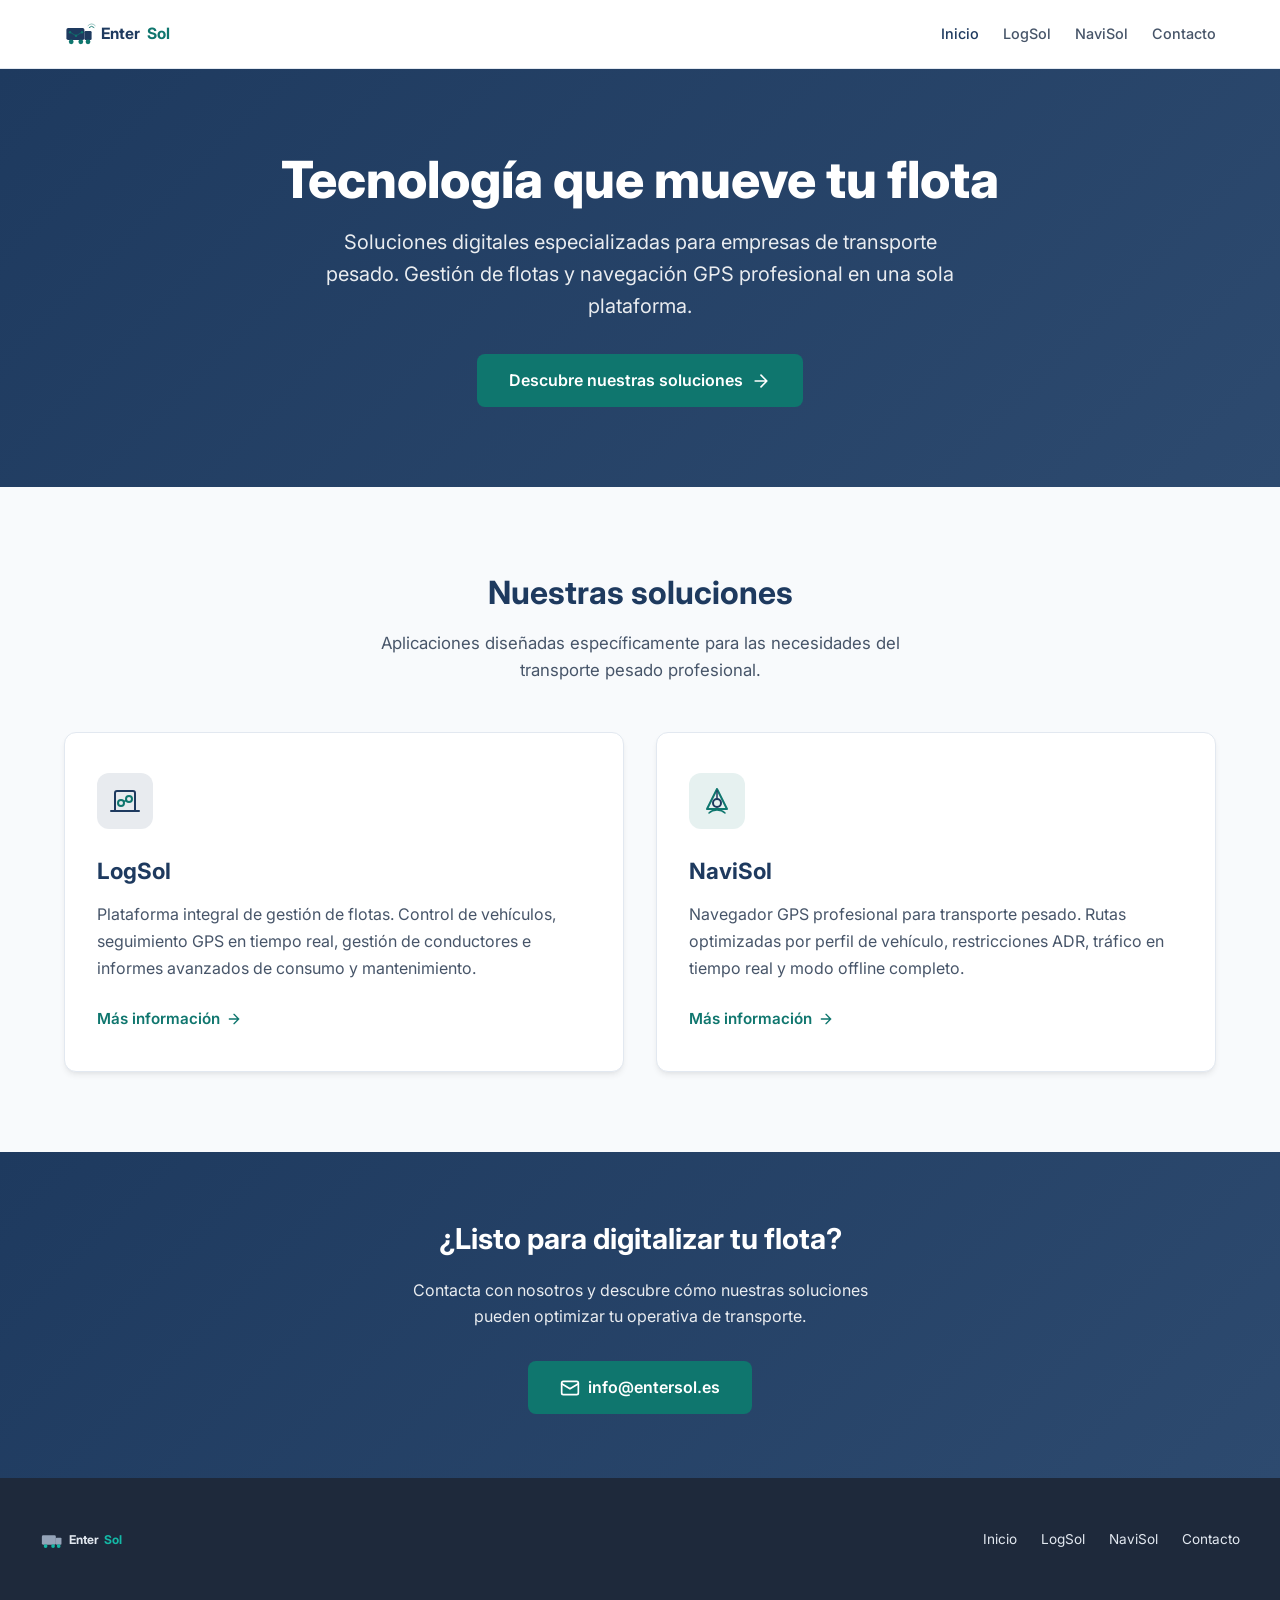
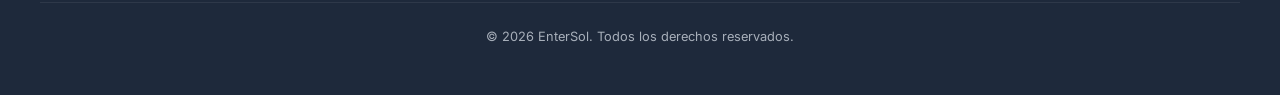
==== index.html @ 8cbe3b95 "feat: crear web corporativa EnterSol - Página principal (index.html) con hero, productos y contacto " ====
<!DOCTYPE html>
<html lang="es">
<head>
  <meta charset="UTF-8">
  <meta name="viewport" content="width=device-width, initial-scale=1.0">
  <meta name="description" content="EnterSol - Soluciones tecnológicas para el transporte pesado. Apps profesionales de gestión de flotas y navegación GPS.">
  <title>EnterSol | Soluciones de Apps para Transporte Pesado</title>
  <link rel="icon" type="image/svg+xml" href="logo-entersol-square.svg">
  <link rel="preconnect" href="https://fonts.googleapis.com">
  <link rel="preconnect" href="https://fonts.gstatic.com" crossorigin>
  <link href="https://fonts.googleapis.com/css2?family=Inter:wght@400;500;600;700;800&display=swap" rel="stylesheet">
  <link rel="stylesheet" href="styles.css">
</head>
<body>

  <!-- Header -->
  <header class="header">
    <div class="header__inner">
      <a href="index.html" class="header__logo">
        <svg viewBox="0 0 280 60" fill="none" xmlns="http://www.w3.org/2000/svg">
          <g transform="translate(0, 5)">
            <rect x="4" y="15" width="30" height="20" rx="3" fill="#1e3a5f"/>
            <rect x="34" y="20" width="12" height="15" rx="2" fill="#1e3a5f"/>
            <circle cx="12" cy="38" r="4" fill="#0f766e"/>
            <circle cx="28" cy="38" r="4" fill="#0f766e"/>
            <circle cx="40" cy="38" r="4" fill="#0f766e"/>
            <circle cx="10" cy="22" r="2" fill="#0f766e"/>
            <circle cx="20" cy="28" r="2" fill="#0f766e"/>
            <circle cx="30" cy="22" r="2" fill="#0f766e"/>
            <line x1="10" y1="22" x2="20" y2="28" stroke="#0f766e" stroke-width="1.2"/>
            <line x1="20" y1="28" x2="30" y2="22" stroke="#0f766e" stroke-width="1.2"/>
            <path d="M42 14 Q46 10 50 14" stroke="#0f766e" stroke-width="1.5" fill="none" stroke-linecap="round"/>
            <path d="M40 11 Q46 5 52 11" stroke="#0f766e" stroke-width="1.2" fill="none" stroke-linecap="round" opacity="0.6"/>
          </g>
          <text x="62" y="38" font-family="Inter, Arial, sans-serif" font-size="26" font-weight="700" fill="#1e3a5f">Enter</text>
          <text x="138" y="38" font-family="Inter, Arial, sans-serif" font-size="26" font-weight="700" fill="#0f766e">Sol</text>
        </svg>
      </a>
      <button class="nav__toggle" aria-label="Menú" onclick="document.querySelector('.nav').classList.toggle('nav--open')">
        <svg width="24" height="24" viewBox="0 0 24 24" fill="none" stroke="#1e3a5f" stroke-width="2" stroke-linecap="round">
          <line x1="3" y1="6" x2="21" y2="6"/><line x1="3" y1="12" x2="21" y2="12"/><line x1="3" y1="18" x2="21" y2="18"/>
        </svg>
      </button>
      <nav class="nav">
        <a href="index.html" class="nav__link nav__link--active">Inicio</a>
        <a href="logsol.html" class="nav__link">LogSol</a>
        <a href="navisol.html" class="nav__link">NaviSol</a>
        <a href="#contacto" class="nav__link">Contacto</a>
      </nav>
    </div>
  </header>

  <!-- Hero -->
  <section class="hero">
    <h1 class="hero__title">Tecnología que mueve tu flota</h1>
    <p class="hero__subtitle">Soluciones digitales especializadas para empresas de transporte pesado. Gestión de flotas y navegación GPS profesional en una sola plataforma.</p>
    <a href="#productos" class="hero__cta">
      Descubre nuestras soluciones
      <svg width="20" height="20" viewBox="0 0 24 24" fill="none" stroke="currentColor" stroke-width="2" stroke-linecap="round" stroke-linejoin="round"><path d="M5 12h14M12 5l7 7-7 7"/></svg>
    </a>
  </section>

  <!-- Productos -->
  <section class="section" id="productos">
    <div class="section__header">
      <h2 class="section__title">Nuestras soluciones</h2>
      <p class="section__desc">Aplicaciones diseñadas específicamente para las necesidades del transporte pesado profesional.</p>
    </div>
    <div class="products">
      <!-- LogSol -->
      <article class="product-card">
        <div class="product-card__icon">
          <svg viewBox="0 0 56 56" fill="none" xmlns="http://www.w3.org/2000/svg">
            <rect width="56" height="56" rx="12" fill="#1e3a5f" opacity="0.1"/>
            <path d="M18 38V20a2 2 0 012-2h16a2 2 0 012 2v18" stroke="#1e3a5f" stroke-width="2" stroke-linecap="round"/>
            <path d="M14 38h28" stroke="#1e3a5f" stroke-width="2" stroke-linecap="round"/>
            <circle cx="24" cy="30" r="3" stroke="#0f766e" stroke-width="2"/>
            <circle cx="32" cy="26" r="3" stroke="#0f766e" stroke-width="2"/>
            <line x1="26.5" y1="28.5" x2="29.5" y2="27.5" stroke="#0f766e" stroke-width="1.5"/>
          </svg>
        </div>
        <h3 class="product-card__name">LogSol</h3>
        <p class="product-card__desc">Plataforma integral de gestión de flotas. Control de vehículos, seguimiento GPS en tiempo real, gestión de conductores e informes avanzados de consumo y mantenimiento.</p>
        <a href="logsol.html" class="product-card__link">
          Más información
          <svg width="16" height="16" viewBox="0 0 24 24" fill="none" stroke="currentColor" stroke-width="2" stroke-linecap="round"><path d="M5 12h14M12 5l7 7-7 7"/></svg>
        </a>
      </article>
      <!-- NaviSol -->
      <article class="product-card">
        <div class="product-card__icon">
          <svg viewBox="0 0 56 56" fill="none" xmlns="http://www.w3.org/2000/svg">
            <rect width="56" height="56" rx="12" fill="#0f766e" opacity="0.1"/>
            <path d="M28 16l-10 20h20L28 16z" stroke="#0f766e" stroke-width="2" stroke-linejoin="round" fill="none"/>
            <circle cx="28" cy="30" r="4" stroke="#1e3a5f" stroke-width="2"/>
            <path d="M28 18v8" stroke="#1e3a5f" stroke-width="1.5" stroke-linecap="round"/>
            <path d="M20 40c2-2 5-3 8-3s6 1 8 3" stroke="#0f766e" stroke-width="1.5" stroke-linecap="round" fill="none"/>
          </svg>
        </div>
        <h3 class="product-card__name">NaviSol</h3>
        <p class="product-card__desc">Navegador GPS profesional para transporte pesado. Rutas optimizadas por perfil de vehículo, restricciones ADR, tráfico en tiempo real y modo offline completo.</p>
        <a href="navisol.html" class="product-card__link">
          Más información
          <svg width="16" height="16" viewBox="0 0 24 24" fill="none" stroke="currentColor" stroke-width="2" stroke-linecap="round"><path d="M5 12h14M12 5l7 7-7 7"/></svg>
        </a>
      </article>
    </div>
  </section>

  <!-- Contacto -->
  <section class="cta-section" id="contacto">
    <h2 class="cta-section__title">¿Listo para digitalizar tu flota?</h2>
    <p class="cta-section__desc">Contacta con nosotros y descubre cómo nuestras soluciones pueden optimizar tu operativa de transporte.</p>
    <a href="mailto:info@entersol.es" class="btn btn--accent">
      <svg width="20" height="20" viewBox="0 0 24 24" fill="none" stroke="currentColor" stroke-width="2" stroke-linecap="round" stroke-linejoin="round"><rect x="2" y="4" width="20" height="16" rx="2"/><path d="M22 7l-10 6L2 7"/></svg>
      info@entersol.es
    </a>
  </section>

  <!-- Footer -->
  <footer class="footer">
    <div class="footer__inner">
      <div class="footer__logo">
        <svg viewBox="0 0 280 60" fill="none" xmlns="http://www.w3.org/2000/svg">
          <g transform="translate(0, 5)">
            <rect x="4" y="15" width="30" height="20" rx="3" fill="#94a3b8"/>
            <rect x="34" y="20" width="12" height="15" rx="2" fill="#94a3b8"/>
            <circle cx="12" cy="38" r="4" fill="#14b8a6"/>
            <circle cx="28" cy="38" r="4" fill="#14b8a6"/>
            <circle cx="40" cy="38" r="4" fill="#14b8a6"/>
          </g>
          <text x="62" y="38" font-family="Inter, Arial, sans-serif" font-size="26" font-weight="700" fill="#e2e8f0">Enter</text>
          <text x="138" y="38" font-family="Inter, Arial, sans-serif" font-size="26" font-weight="700" fill="#14b8a6">Sol</text>
        </svg>
      </div>
      <div class="footer__links">
        <a href="index.html">Inicio</a>
        <a href="logsol.html">LogSol</a>
        <a href="navisol.html">NaviSol</a>
        <a href="mailto:info@entersol.es">Contacto</a>
      </div>
      <p class="footer__copy">&copy; 2026 EnterSol. Todos los derechos reservados.</p>
    </div>
  </footer>

</body>
</html>
---- styles.css ----
/* === EnterSol Corporate Website === */
/* Reset & Base */
*, *::before, *::after {
  box-sizing: border-box;
  margin: 0;
  padding: 0;
}

:root {
  --color-primary: #1e3a5f;
  --color-accent: #0f766e;
  --color-accent-light: #14b8a6;
  --color-bg: #f8fafc;
  --color-white: #ffffff;
  --color-gray-100: #f1f5f9;
  --color-gray-200: #e2e8f0;
  --color-gray-600: #475569;
  --color-gray-800: #1e293b;
  --font-body: 'Inter', -apple-system, BlinkMacSystemFont, 'Segoe UI', sans-serif;
  --max-width: 1200px;
  --radius: 12px;
  --shadow: 0 4px 6px -1px rgb(0 0 0 / 0.07), 0 2px 4px -2px rgb(0 0 0 / 0.05);
  --shadow-lg: 0 10px 15px -3px rgb(0 0 0 / 0.08), 0 4px 6px -4px rgb(0 0 0 / 0.05);
}

html {
  scroll-behavior: smooth;
}

body {
  font-family: var(--font-body);
  color: var(--color-gray-800);
  background: var(--color-bg);
  line-height: 1.6;
  -webkit-font-smoothing: antialiased;
}

a {
  color: inherit;
  text-decoration: none;
}

img, svg {
  display: block;
  max-width: 100%;
}

/* === Header / Nav === */
.header {
  background: var(--color-white);
  border-bottom: 1px solid var(--color-gray-200);
  position: sticky;
  top: 0;
  z-index: 100;
}

.header__inner {
  max-width: var(--max-width);
  margin: 0 auto;
  padding: 1rem 1.5rem;
  display: flex;
  align-items: center;
  justify-content: space-between;
}

.header__logo svg {
  height: 36px;
  width: auto;
}

.nav {
  display: flex;
  gap: 1.5rem;
  align-items: center;
}

.nav__link {
  font-size: 0.9rem;
  font-weight: 500;
  color: var(--color-gray-600);
  transition: color 0.2s;
  padding: 0.4rem 0;
}

.nav__link:hover,
.nav__link--active {
  color: var(--color-primary);
}

.nav__toggle {
  display: none;
  background: none;
  border: none;
  cursor: pointer;
  padding: 0.5rem;
}

/* === Hero === */
.hero {
  background: linear-gradient(135deg, var(--color-primary) 0%, #2d4a6f 100%);
  color: var(--color-white);
  padding: 5rem 1.5rem;
  text-align: center;
}

.hero__title {
  font-size: clamp(2rem, 5vw, 3.2rem);
  font-weight: 800;
  margin-bottom: 1rem;
  line-height: 1.2;
}

.hero__subtitle {
  font-size: clamp(1rem, 2.5vw, 1.25rem);
  opacity: 0.9;
  max-width: 650px;
  margin: 0 auto 2rem;
  font-weight: 400;
}

.hero__cta {
  display: inline-flex;
  align-items: center;
  gap: 0.5rem;
  background: var(--color-accent);
  color: var(--color-white);
  padding: 0.85rem 2rem;
  border-radius: 8px;
  font-weight: 600;
  font-size: 1rem;
  transition: background 0.2s, transform 0.2s;
}

.hero__cta:hover {
  background: var(--color-accent-light);
  transform: translateY(-1px);
}

/* === Sections === */
.section {
  padding: 5rem 1.5rem;
  max-width: var(--max-width);
  margin: 0 auto;
}

.section--alt {
  background: var(--color-white);
  max-width: 100%;
  padding-left: 1.5rem;
  padding-right: 1.5rem;
}

.section--alt .section__inner {
  max-width: var(--max-width);
  margin: 0 auto;
}

.section__header {
  text-align: center;
  margin-bottom: 3rem;
}

.section__title {
  font-size: 2rem;
  font-weight: 700;
  color: var(--color-primary);
  margin-bottom: 0.75rem;
}

.section__desc {
  color: var(--color-gray-600);
  max-width: 600px;
  margin: 0 auto;
  font-size: 1.05rem;
}

/* === Product Cards === */
.products {
  display: grid;
  grid-template-columns: repeat(auto-fit, minmax(300px, 1fr));
  gap: 2rem;
}

.product-card {
  background: var(--color-white);
  border-radius: var(--radius);
  padding: 2.5rem 2rem;
  box-shadow: var(--shadow);
  transition: box-shadow 0.3s, transform 0.3s;
  display: flex;
  flex-direction: column;
  border: 1px solid var(--color-gray-200);
}

.product-card:hover {
  box-shadow: var(--shadow-lg);
  transform: translateY(-4px);
}

.product-card__icon {
  width: 56px;
  height: 56px;
  margin-bottom: 1.5rem;
}

.product-card__name {
  font-size: 1.4rem;
  font-weight: 700;
  color: var(--color-primary);
  margin-bottom: 0.75rem;
}

.product-card__desc {
  color: var(--color-gray-600);
  flex: 1;
  margin-bottom: 1.5rem;
  line-height: 1.7;
}

.product-card__link {
  display: inline-flex;
  align-items: center;
  gap: 0.4rem;
  color: var(--color-accent);
  font-weight: 600;
  font-size: 0.95rem;
  transition: gap 0.2s;
}

.product-card__link:hover {
  gap: 0.7rem;
}

/* === Feature List (subpages) === */
.features {
  display: grid;
  grid-template-columns: repeat(auto-fit, minmax(260px, 1fr));
  gap: 1.5rem;
  margin-top: 2rem;
}

.feature {
  display: flex;
  gap: 1rem;
  align-items: flex-start;
  padding: 1.5rem;
  background: var(--color-white);
  border-radius: var(--radius);
  border: 1px solid var(--color-gray-200);
}

.feature__icon {
  flex-shrink: 0;
  width: 40px;
  height: 40px;
  background: linear-gradient(135deg, var(--color-primary), var(--color-accent));
  border-radius: 10px;
  display: flex;
  align-items: center;
  justify-content: center;
}

.feature__icon svg {
  width: 20px;
  height: 20px;
  stroke: white;
  fill: none;
  stroke-width: 2;
  stroke-linecap: round;
  stroke-linejoin: round;
}

.feature__text h3 {
  font-size: 1rem;
  font-weight: 600;
  color: var(--color-primary);
  margin-bottom: 0.3rem;
}

.feature__text p {
  font-size: 0.9rem;
  color: var(--color-gray-600);
  line-height: 1.5;
}

/* === CTA Section === */
.cta-section {
  text-align: center;
  padding: 4rem 1.5rem;
  background: linear-gradient(135deg, var(--color-primary) 0%, #2d4a6f 100%);
  color: var(--color-white);
}

.cta-section__title {
  font-size: 1.8rem;
  font-weight: 700;
  margin-bottom: 1rem;
}

.cta-section__desc {
  opacity: 0.9;
  margin-bottom: 2rem;
  max-width: 500px;
  margin-left: auto;
  margin-right: auto;
}

.btn {
  display: inline-flex;
  align-items: center;
  gap: 0.5rem;
  padding: 0.85rem 2rem;
  border-radius: 8px;
  font-weight: 600;
  font-size: 1rem;
  transition: background 0.2s, transform 0.2s;
  border: none;
  cursor: pointer;
}

.btn--accent {
  background: var(--color-accent);
  color: var(--color-white);
}

.btn--accent:hover {
  background: var(--color-accent-light);
  transform: translateY(-1px);
}

.btn--outline {
  background: transparent;
  color: var(--color-white);
  border: 2px solid rgba(255,255,255,0.5);
}

.btn--outline:hover {
  border-color: var(--color-white);
  background: rgba(255,255,255,0.1);
}

/* === Footer === */
.footer {
  background: var(--color-gray-800);
  color: var(--color-gray-200);
  padding: 3rem 1.5rem;
}

.footer__inner {
  max-width: var(--max-width);
  margin: 0 auto;
  display: flex;
  flex-wrap: wrap;
  justify-content: space-between;
  align-items: center;
  gap: 1.5rem;
}

.footer__logo svg {
  height: 28px;
  width: auto;
}

.footer__links {
  display: flex;
  gap: 1.5rem;
}

.footer__links a {
  font-size: 0.85rem;
  color: var(--color-gray-200);
  transition: color 0.2s;
}

.footer__links a:hover {
  color: var(--color-white);
}

.footer__copy {
  width: 100%;
  text-align: center;
  font-size: 0.8rem;
  opacity: 0.7;
  margin-top: 1.5rem;
  padding-top: 1.5rem;
  border-top: 1px solid rgba(255,255,255,0.1);
}

/* === Page Header (subpages) === */
.page-hero {
  background: linear-gradient(135deg, var(--color-primary) 0%, #2d4a6f 100%);
  color: var(--color-white);
  padding: 4rem 1.5rem;
  text-align: center;
}

.page-hero__badge {
  display: inline-block;
  background: rgba(255,255,255,0.15);
  padding: 0.4rem 1rem;
  border-radius: 20px;
  font-size: 0.8rem;
  font-weight: 500;
  margin-bottom: 1rem;
  text-transform: uppercase;
  letter-spacing: 0.5px;
}

.page-hero__title {
  font-size: clamp(1.8rem, 4vw, 2.8rem);
  font-weight: 800;
  margin-bottom: 1rem;
}

.page-hero__desc {
  font-size: 1.1rem;
  opacity: 0.9;
  max-width: 600px;
  margin: 0 auto;
}

/* === Responsive === */
@media (max-width: 768px) {
  .nav {
    display: none;
    position: absolute;
    top: 100%;
    left: 0;
    right: 0;
    background: var(--color-white);
    flex-direction: column;
    padding: 1rem 1.5rem;
    border-bottom: 1px solid var(--color-gray-200);
    box-shadow: var(--shadow);
  }

  .nav--open {
    display: flex;
  }

  .nav__toggle {
    display: block;
  }

  .hero {
    padding: 3.5rem 1.5rem;
  }

  .products {
    grid-template-columns: 1fr;
  }

  .features {
    grid-template-columns: 1fr;
  }

  .footer__inner {
    flex-direction: column;
    text-align: center;
  }
}
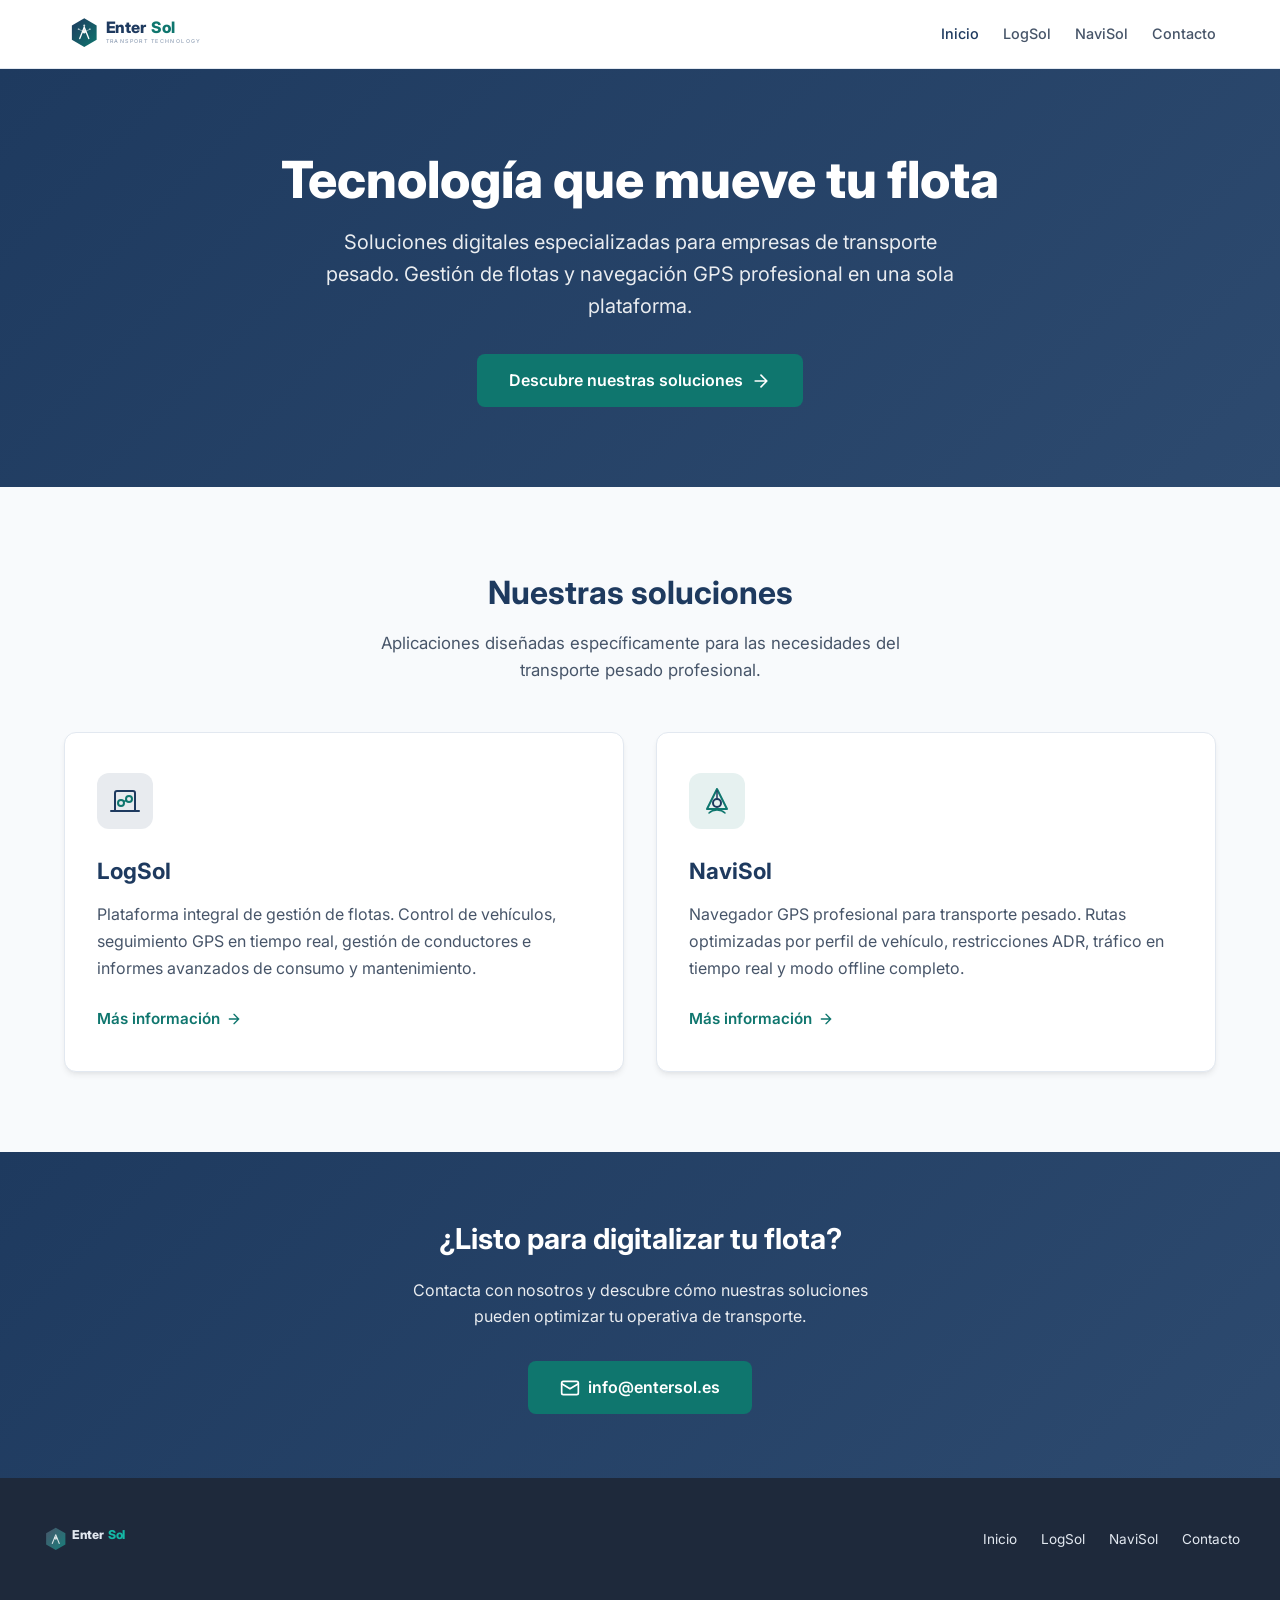
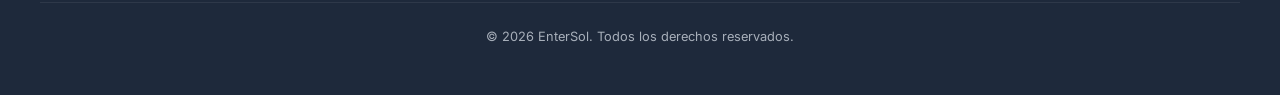
==== commit 5284a9d1: "style: rediseñar logo EnterSol - escudo hexagonal con gradiente, ruta y nodos digitales Co-authored-" ====
--- a/index.html
+++ b/index.html
@@ -17,23 +17,22 @@
   <header class="header">
     <div class="header__inner">
       <a href="index.html" class="header__logo">
-        <svg viewBox="0 0 280 60" fill="none" xmlns="http://www.w3.org/2000/svg">
-          <g transform="translate(0, 5)">
-            <rect x="4" y="15" width="30" height="20" rx="3" fill="#1e3a5f"/>
-            <rect x="34" y="20" width="12" height="15" rx="2" fill="#1e3a5f"/>
-            <circle cx="12" cy="38" r="4" fill="#0f766e"/>
-            <circle cx="28" cy="38" r="4" fill="#0f766e"/>
-            <circle cx="40" cy="38" r="4" fill="#0f766e"/>
-            <circle cx="10" cy="22" r="2" fill="#0f766e"/>
-            <circle cx="20" cy="28" r="2" fill="#0f766e"/>
-            <circle cx="30" cy="22" r="2" fill="#0f766e"/>
-            <line x1="10" y1="22" x2="20" y2="28" stroke="#0f766e" stroke-width="1.2"/>
-            <line x1="20" y1="28" x2="30" y2="22" stroke="#0f766e" stroke-width="1.2"/>
-            <path d="M42 14 Q46 10 50 14" stroke="#0f766e" stroke-width="1.5" fill="none" stroke-linecap="round"/>
-            <path d="M40 11 Q46 5 52 11" stroke="#0f766e" stroke-width="1.2" fill="none" stroke-linecap="round" opacity="0.6"/>
+        <svg viewBox="0 0 320 64" fill="none" xmlns="http://www.w3.org/2000/svg">
+          <defs><linearGradient id="hg" x1="0" y1="0" x2="1" y2="1"><stop offset="0%" stop-color="#1e3a5f"/><stop offset="100%" stop-color="#0f766e"/></linearGradient></defs>
+          <g transform="translate(6, 2)">
+            <path d="M30 2L52 14.7V40.3L30 53 8 40.3V14.7Z" fill="url(#hg)"/>
+            <path d="M22 38L30 18L38 38" stroke="white" stroke-width="2.4" fill="none" stroke-linecap="round" stroke-linejoin="round"/>
+            <circle cx="30" cy="26" r="3.2" fill="white" opacity="0.95"/>
+            <line x1="30" y1="22.8" x2="30" y2="16" stroke="white" stroke-width="1.6" stroke-linecap="round" opacity="0.7"/>
+            <line x1="33" y1="25" x2="39" y2="22" stroke="white" stroke-width="1.4" stroke-linecap="round" opacity="0.55"/>
+            <line x1="27" y1="25" x2="21" y2="22" stroke="white" stroke-width="1.4" stroke-linecap="round" opacity="0.55"/>
+            <circle cx="30" cy="15" r="1.8" fill="white" opacity="0.8"/>
+            <circle cx="40" cy="21.5" r="1.6" fill="white" opacity="0.6"/>
+            <circle cx="20" cy="21.5" r="1.6" fill="white" opacity="0.6"/>
           </g>
-          <text x="62" y="38" font-family="Inter, Arial, sans-serif" font-size="26" font-weight="700" fill="#1e3a5f">Enter</text>
-          <text x="138" y="38" font-family="Inter, Arial, sans-serif" font-size="26" font-weight="700" fill="#0f766e">Sol</text>
+          <text x="74" y="30" font-family="Inter, 'Segoe UI', Arial, sans-serif" font-size="28" font-weight="800" letter-spacing="-0.5" fill="#1e3a5f">Enter</text>
+          <text x="155" y="30" font-family="Inter, 'Segoe UI', Arial, sans-serif" font-size="28" font-weight="800" letter-spacing="-0.5" fill="#0f766e">Sol</text>
+          <text x="74" y="48" font-family="Inter, 'Segoe UI', Arial, sans-serif" font-size="9.5" font-weight="500" letter-spacing="2.5" fill="#94a3b8">TRANSPORT TECHNOLOGY</text>
         </svg>
       </a>
       <button class="nav__toggle" aria-label="Menú" onclick="document.querySelector('.nav').classList.toggle('nav--open')">
@@ -121,16 +120,15 @@
   <footer class="footer">
     <div class="footer__inner">
       <div class="footer__logo">
-        <svg viewBox="0 0 280 60" fill="none" xmlns="http://www.w3.org/2000/svg">
-          <g transform="translate(0, 5)">
-            <rect x="4" y="15" width="30" height="20" rx="3" fill="#94a3b8"/>
-            <rect x="34" y="20" width="12" height="15" rx="2" fill="#94a3b8"/>
-            <circle cx="12" cy="38" r="4" fill="#14b8a6"/>
-            <circle cx="28" cy="38" r="4" fill="#14b8a6"/>
-            <circle cx="40" cy="38" r="4" fill="#14b8a6"/>
+        <svg viewBox="0 0 320 64" fill="none" xmlns="http://www.w3.org/2000/svg">
+          <defs><linearGradient id="fg" x1="0" y1="0" x2="1" y2="1"><stop offset="0%" stop-color="#64748b"/><stop offset="100%" stop-color="#14b8a6"/></linearGradient></defs>
+          <g transform="translate(6, 2)">
+            <path d="M30 2L52 14.7V40.3L30 53 8 40.3V14.7Z" fill="url(#fg)" opacity="0.6"/>
+            <path d="M22 38L30 18L38 38" stroke="white" stroke-width="2.4" fill="none" stroke-linecap="round" stroke-linejoin="round" opacity="0.8"/>
+            <circle cx="30" cy="26" r="3.2" fill="white" opacity="0.7"/>
           </g>
-          <text x="62" y="38" font-family="Inter, Arial, sans-serif" font-size="26" font-weight="700" fill="#e2e8f0">Enter</text>
-          <text x="138" y="38" font-family="Inter, Arial, sans-serif" font-size="26" font-weight="700" fill="#14b8a6">Sol</text>
+          <text x="74" y="30" font-family="Inter, 'Segoe UI', Arial, sans-serif" font-size="28" font-weight="800" letter-spacing="-0.5" fill="#e2e8f0">Enter</text>
+          <text x="155" y="30" font-family="Inter, 'Segoe UI', Arial, sans-serif" font-size="28" font-weight="800" letter-spacing="-0.5" fill="#14b8a6">Sol</text>
         </svg>
       </div>
       <div class="footer__links">
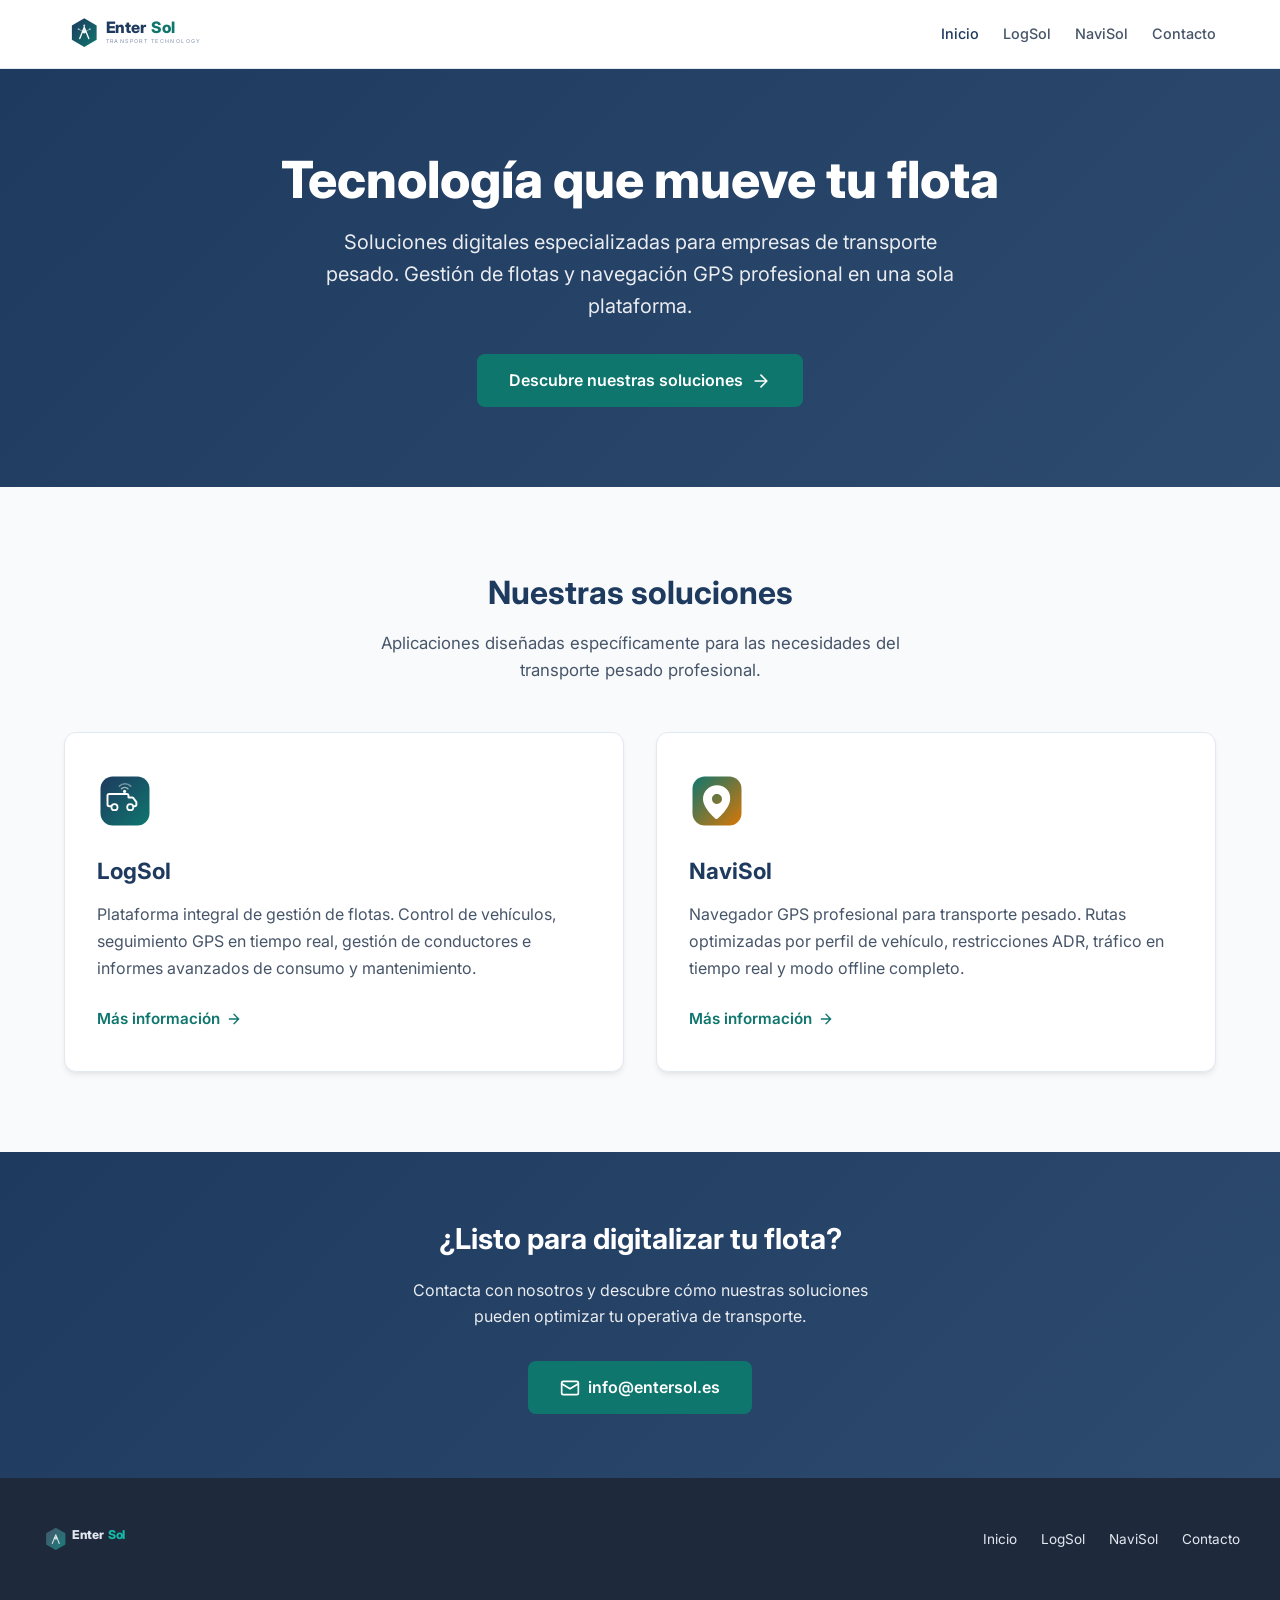
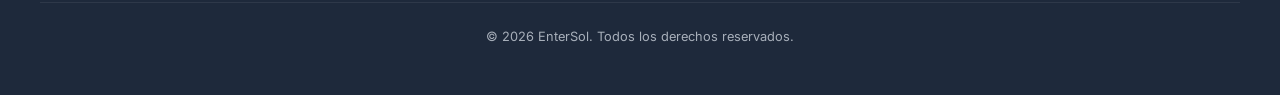
==== commit 57558108: "feat: mostrar logos de producto junto al nombre en hero y tarjetas Co-authored-by: Copilot App <2235" ====
--- a/index.html
+++ b/index.html
@@ -69,14 +69,7 @@
       <!-- LogSol -->
       <article class="product-card">
         <div class="product-card__icon">
-          <svg viewBox="0 0 56 56" fill="none" xmlns="http://www.w3.org/2000/svg">
-            <rect width="56" height="56" rx="12" fill="#1e3a5f" opacity="0.1"/>
-            <path d="M18 38V20a2 2 0 012-2h16a2 2 0 012 2v18" stroke="#1e3a5f" stroke-width="2" stroke-linecap="round"/>
-            <path d="M14 38h28" stroke="#1e3a5f" stroke-width="2" stroke-linecap="round"/>
-            <circle cx="24" cy="30" r="3" stroke="#0f766e" stroke-width="2"/>
-            <circle cx="32" cy="26" r="3" stroke="#0f766e" stroke-width="2"/>
-            <line x1="26.5" y1="28.5" x2="29.5" y2="27.5" stroke="#0f766e" stroke-width="1.5"/>
-          </svg>
+          <img src="logo-logsol.svg" alt="LogSol" width="56" height="56">
         </div>
         <h3 class="product-card__name">LogSol</h3>
         <p class="product-card__desc">Plataforma integral de gestión de flotas. Control de vehículos, seguimiento GPS en tiempo real, gestión de conductores e informes avanzados de consumo y mantenimiento.</p>
@@ -88,13 +81,7 @@
       <!-- NaviSol -->
       <article class="product-card">
         <div class="product-card__icon">
-          <svg viewBox="0 0 56 56" fill="none" xmlns="http://www.w3.org/2000/svg">
-            <rect width="56" height="56" rx="12" fill="#0f766e" opacity="0.1"/>
-            <path d="M28 16l-10 20h20L28 16z" stroke="#0f766e" stroke-width="2" stroke-linejoin="round" fill="none"/>
-            <circle cx="28" cy="30" r="4" stroke="#1e3a5f" stroke-width="2"/>
-            <path d="M28 18v8" stroke="#1e3a5f" stroke-width="1.5" stroke-linecap="round"/>
-            <path d="M20 40c2-2 5-3 8-3s6 1 8 3" stroke="#0f766e" stroke-width="1.5" stroke-linecap="round" fill="none"/>
-          </svg>
+          <img src="logo-navisol.svg" alt="NaviSol" width="56" height="56">
         </div>
         <h3 class="product-card__name">NaviSol</h3>
         <p class="product-card__desc">Navegador GPS profesional para transporte pesado. Rutas optimizadas por perfil de vehículo, restricciones ADR, tráfico en tiempo real y modo offline completo.</p>
--- a/styles.css
+++ b/styles.css
@@ -410,6 +410,16 @@
   font-size: clamp(1.8rem, 4vw, 2.8rem);
   font-weight: 800;
   margin-bottom: 1rem;
+  display: flex;
+  align-items: center;
+  justify-content: center;
+  gap: 0.75rem;
+}
+
+.page-hero__logo {
+  width: 56px;
+  height: 56px;
+  border-radius: 12px;
 }
 
 .page-hero__desc {
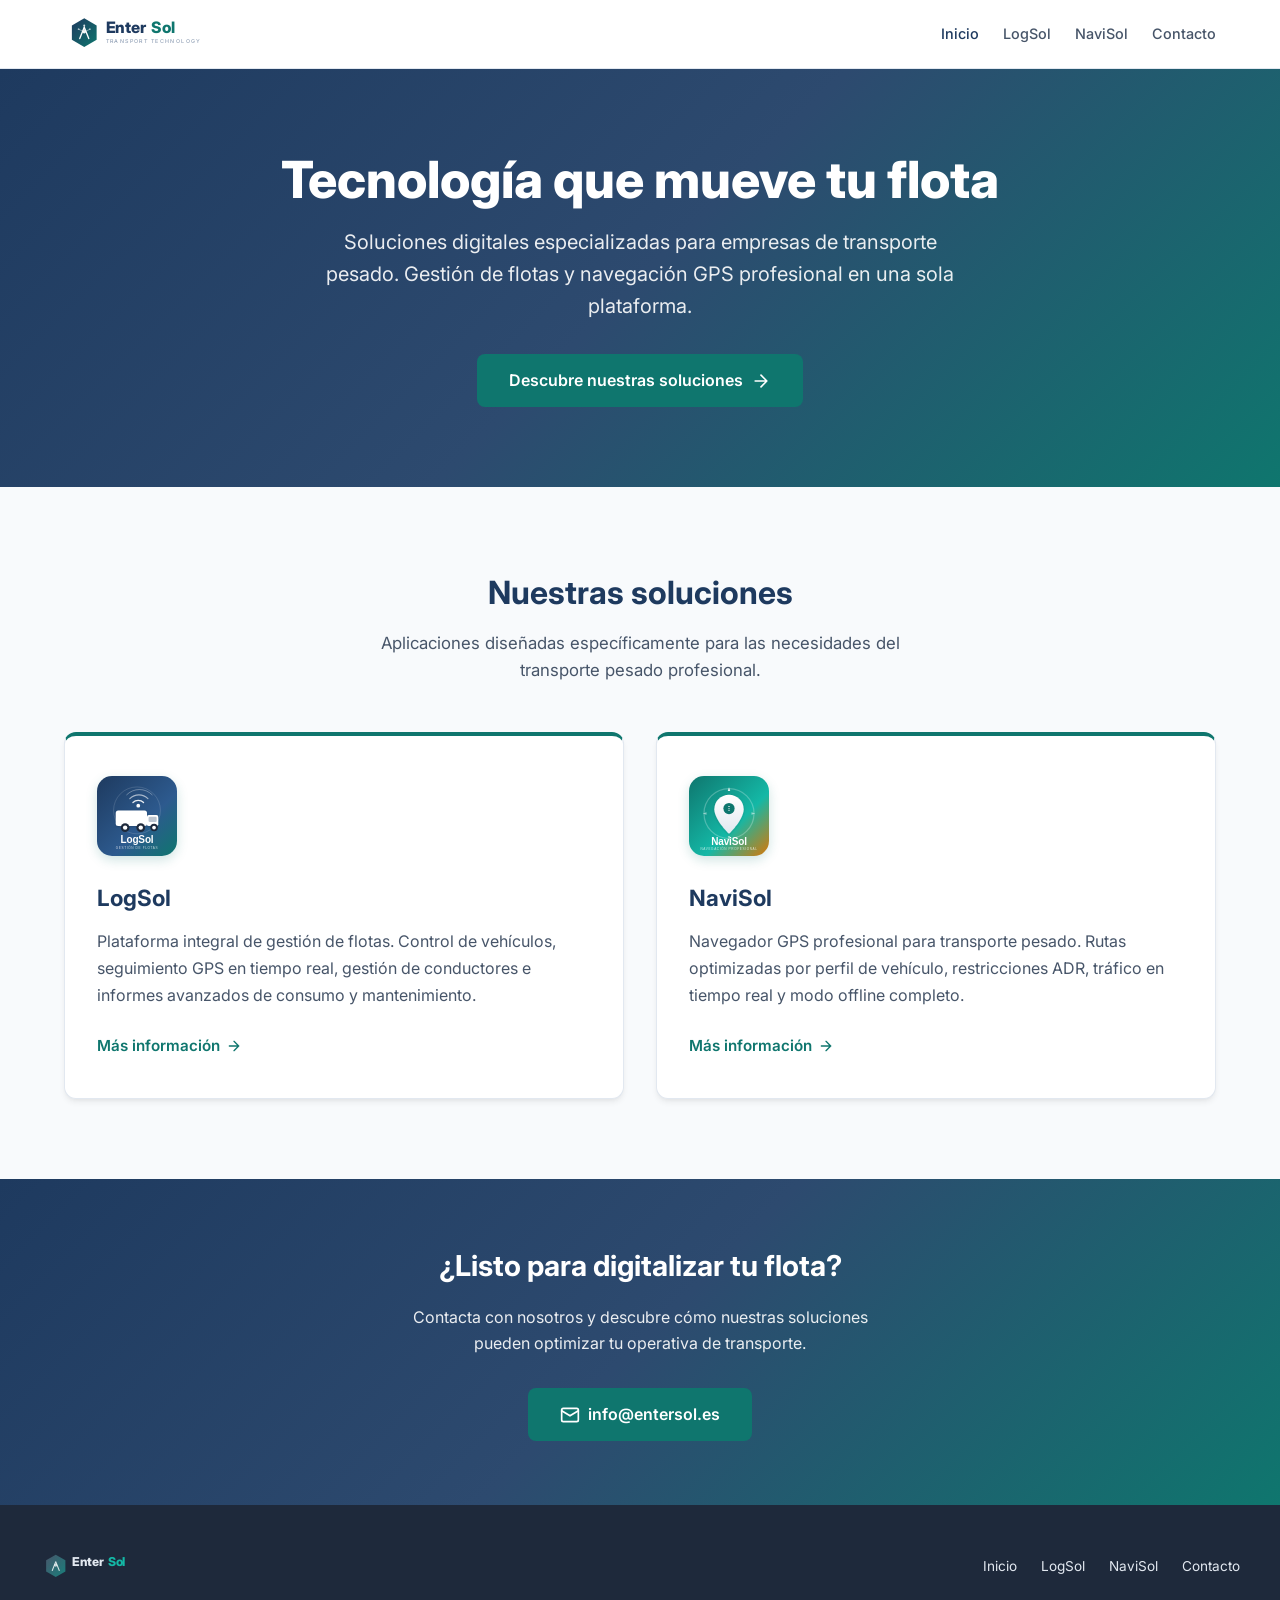
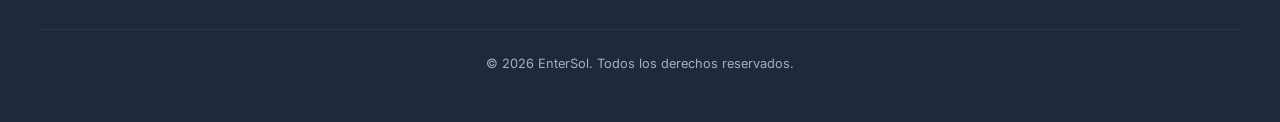
==== commit 1c7514c4: "style: añadir color a la web y hacer logos más visibles - Gradientes hero/CTA con teal como acento -" ====
--- a/index.html
+++ b/index.html
@@ -69,7 +69,7 @@
       <!-- LogSol -->
       <article class="product-card">
         <div class="product-card__icon">
-          <img src="logo-logsol.svg" alt="LogSol" width="56" height="56">
+          <img src="logo-logsol.svg" alt="LogSol" width="80" height="80">
         </div>
         <h3 class="product-card__name">LogSol</h3>
         <p class="product-card__desc">Plataforma integral de gestión de flotas. Control de vehículos, seguimiento GPS en tiempo real, gestión de conductores e informes avanzados de consumo y mantenimiento.</p>
@@ -81,7 +81,7 @@
       <!-- NaviSol -->
       <article class="product-card">
         <div class="product-card__icon">
-          <img src="logo-navisol.svg" alt="NaviSol" width="56" height="56">
+          <img src="logo-navisol.svg" alt="NaviSol" width="80" height="80">
         </div>
         <h3 class="product-card__name">NaviSol</h3>
         <p class="product-card__desc">Navegador GPS profesional para transporte pesado. Rutas optimizadas por perfil de vehículo, restricciones ADR, tráfico en tiempo real y modo offline completo.</p>
--- a/styles.css
+++ b/styles.css
@@ -97,7 +97,7 @@
 
 /* === Hero === */
 .hero {
-  background: linear-gradient(135deg, var(--color-primary) 0%, #2d4a6f 100%);
+  background: linear-gradient(135deg, var(--color-primary) 0%, #2d4a6f 50%, var(--color-accent) 100%);
   color: var(--color-white);
   padding: 5rem 1.5rem;
   text-align: center;
@@ -144,7 +144,7 @@
 }
 
 .section--alt {
-  background: var(--color-white);
+  background: linear-gradient(180deg, var(--color-white) 0%, #f0fdfa 100%);
   max-width: 100%;
   padding-left: 1.5rem;
   padding-right: 1.5rem;
@@ -190,6 +190,7 @@
   display: flex;
   flex-direction: column;
   border: 1px solid var(--color-gray-200);
+  border-top: 4px solid var(--color-accent);
 }
 
 .product-card:hover {
@@ -198,9 +199,11 @@
 }
 
 .product-card__icon {
-  width: 56px;
-  height: 56px;
+  width: 80px;
+  height: 80px;
   margin-bottom: 1.5rem;
+  border-radius: 16px;
+  box-shadow: 0 4px 12px rgba(15, 118, 110, 0.2);
 }
 
 .product-card__name {
@@ -247,17 +250,25 @@
   background: var(--color-white);
   border-radius: var(--radius);
   border: 1px solid var(--color-gray-200);
+  border-left: 3px solid var(--color-accent);
+  transition: transform 0.2s, box-shadow 0.2s;
+}
+
+.feature:hover {
+  transform: translateY(-2px);
+  box-shadow: var(--shadow);
 }
 
 .feature__icon {
   flex-shrink: 0;
-  width: 40px;
-  height: 40px;
-  background: linear-gradient(135deg, var(--color-primary), var(--color-accent));
+  width: 44px;
+  height: 44px;
+  background: linear-gradient(135deg, var(--color-accent), var(--color-accent-light));
   border-radius: 10px;
   display: flex;
   align-items: center;
   justify-content: center;
+  box-shadow: 0 3px 8px rgba(15, 118, 110, 0.25);
 }
 
 .feature__icon svg {
@@ -287,7 +298,7 @@
 .cta-section {
   text-align: center;
   padding: 4rem 1.5rem;
-  background: linear-gradient(135deg, var(--color-primary) 0%, #2d4a6f 100%);
+  background: linear-gradient(135deg, var(--color-primary) 0%, #2d4a6f 50%, var(--color-accent) 100%);
   color: var(--color-white);
 }
 
@@ -388,7 +399,7 @@
 
 /* === Page Header (subpages) === */
 .page-hero {
-  background: linear-gradient(135deg, var(--color-primary) 0%, #2d4a6f 100%);
+  background: linear-gradient(135deg, var(--color-primary) 0%, #2d4a6f 40%, var(--color-accent) 100%);
   color: var(--color-white);
   padding: 4rem 1.5rem;
   text-align: center;
@@ -417,9 +428,10 @@
 }
 
 .page-hero__logo {
-  width: 56px;
-  height: 56px;
-  border-radius: 12px;
+  width: 72px;
+  height: 72px;
+  border-radius: 16px;
+  box-shadow: 0 6px 20px rgba(0,0,0,0.25);
 }
 
 .page-hero__desc {
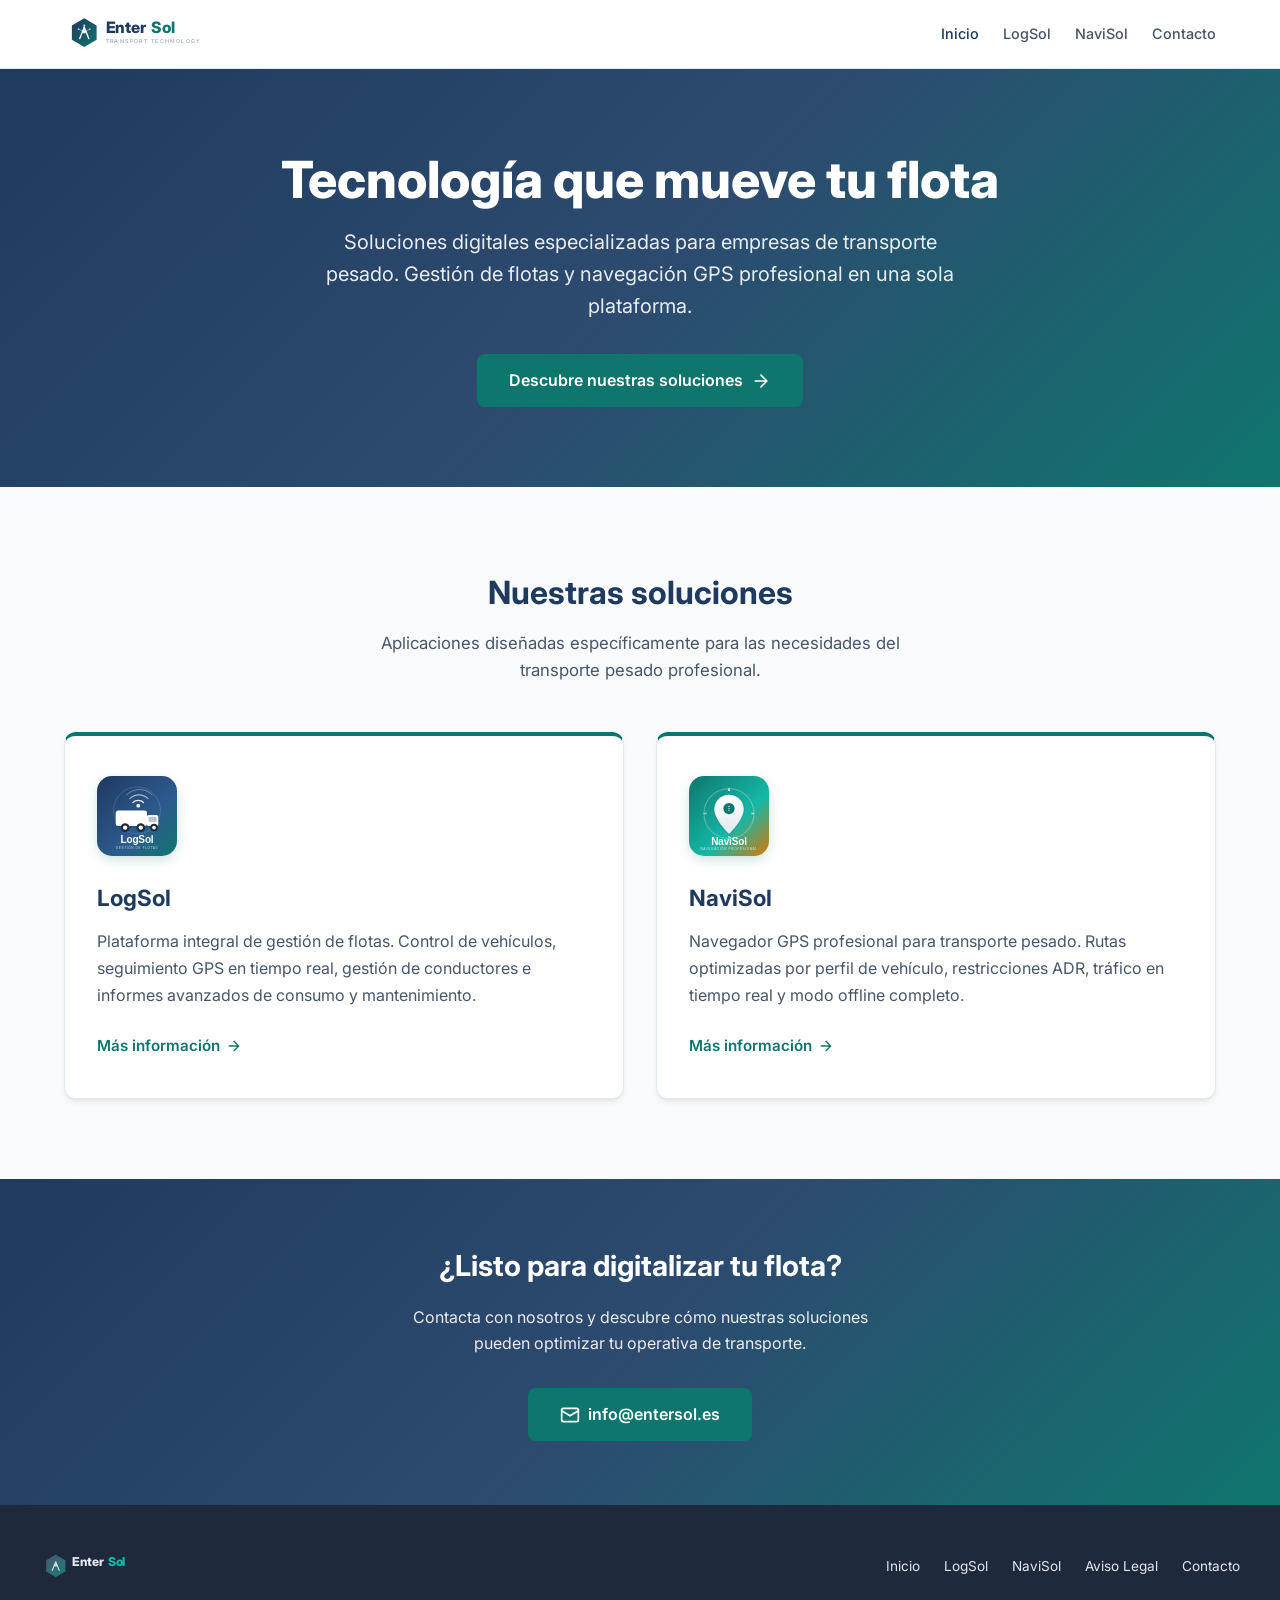
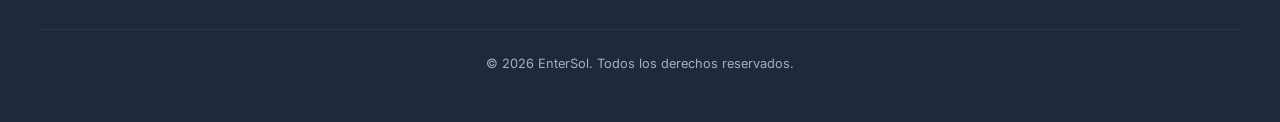
==== commit e35ef4ac: "feat: añadir página de aviso legal, privacidad y disclaimer de cartografía - Aviso legal (LSSICE art" ====
--- a/index.html
+++ b/index.html
@@ -122,6 +122,7 @@
         <a href="index.html">Inicio</a>
         <a href="logsol.html">LogSol</a>
         <a href="navisol.html">NaviSol</a>
+        <a href="legal.html">Aviso Legal</a>
         <a href="mailto:info@entersol.es">Contacto</a>
       </div>
       <p class="footer__copy">&copy; 2026 EnterSol. Todos los derechos reservados.</p>
